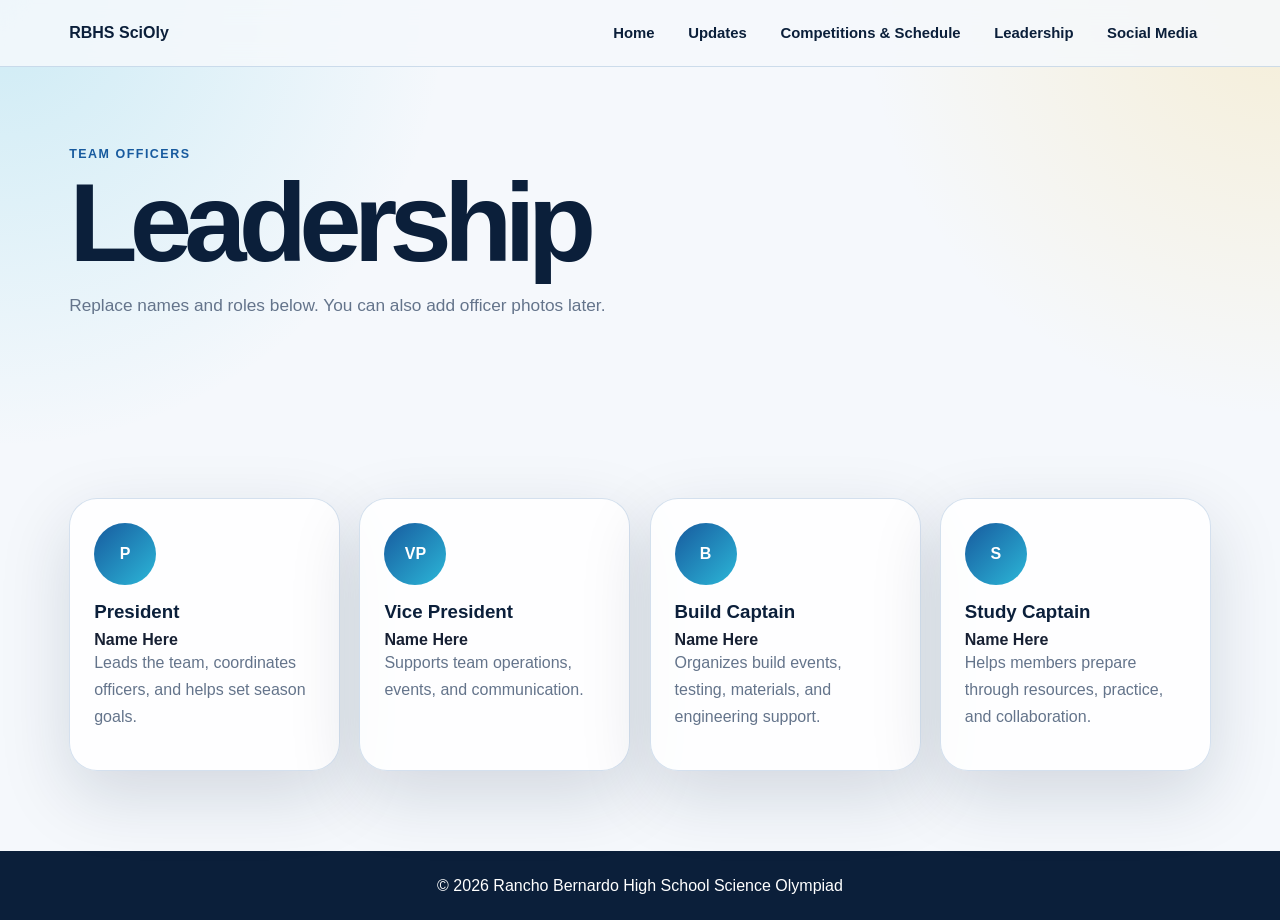
==== leadership.html @ 44f1944a "Add files via upload" ====
<!doctype html>
<html lang="en">
<head>
  <meta charset="UTF-8" />
  <meta name="viewport" content="width=device-width, initial-scale=1.0" />
  <title>Leadership | RBHS Science Olympiad</title>
  <link rel="stylesheet" href="./styles.css" />
</head>
<body>
  <header class="site-header">
    <nav class="nav">
      <a class="brand" href="./index.html"><img src="./public/logo.png" alt="RBHS Science Olympiad logo" onerror="this.style.display='none'" /><span>RBHS SciOly</span></a>
      <button class="menu-button" id="menuButton" aria-label="Open menu">☰</button>
      <div class="nav-links" id="navLinks">
        <a href="./index.html">Home</a>
        <a href="./updates.html">Updates</a>
        <a href="./competitions.html">Competitions & Schedule</a>
        <a class="active" href="./leadership.html">Leadership</a>
        <a href="./social.html">Social Media</a>
      </div>
    </nav>
  </header>

  <main>
    <section class="section page-hero">
      <p class="eyebrow">Team officers</p>
      <h1>Leadership</h1>
      <p class="intro">Replace names and roles below. You can also add officer photos later.</p>
    </section>

    <section class="section leaders-grid page-grid">
      <article class="leader-card"><div class="avatar">P</div><h3>President</h3><strong>Name Here</strong><p>Leads the team, coordinates officers, and helps set season goals.</p></article>
      <article class="leader-card"><div class="avatar">VP</div><h3>Vice President</h3><strong>Name Here</strong><p>Supports team operations, events, and communication.</p></article>
      <article class="leader-card"><div class="avatar">B</div><h3>Build Captain</h3><strong>Name Here</strong><p>Organizes build events, testing, materials, and engineering support.</p></article>
      <article class="leader-card"><div class="avatar">S</div><h3>Study Captain</h3><strong>Name Here</strong><p>Helps members prepare through resources, practice, and collaboration.</p></article>
    </section>
  </main>

  <footer class="footer">© 2026 Rancho Bernardo High School Science Olympiad</footer>
  <script src="./script.js"></script>
</body>
</html>
---- styles.css ----
:root {
  --navy: #0b1f3a;
  --blue: #175a9e;
  --cyan: #2cb7d8;
  --gold: #f5c542;
  --white: #ffffff;
  --offwhite: #f5f8fc;
  --text: #172033;
  --muted: #64748b;
  --border: rgba(23, 90, 158, 0.18);
  --shadow: 0 24px 70px rgba(11, 31, 58, 0.15);
}

* { box-sizing: border-box; }
html { scroll-behavior: smooth; }
body {
  margin: 0;
  font-family: Inter, Arial, sans-serif;
  color: var(--text);
  background:
    radial-gradient(circle at top left, rgba(44, 183, 216, 0.2), transparent 28rem),
    radial-gradient(circle at top right, rgba(245, 197, 66, 0.2), transparent 26rem),
    var(--offwhite);
}

a { color: inherit; }

.site-header {
  position: sticky;
  top: 0;
  z-index: 20;
  background: rgba(245, 248, 252, 0.86);
  backdrop-filter: blur(14px);
  border-bottom: 1px solid var(--border);
}

.nav {
  max-width: 1180px;
  margin: 0 auto;
  padding: 0.9rem 1.2rem;
  display: flex;
  justify-content: space-between;
  align-items: center;
  gap: 1rem;
}

.brand {
  display: flex;
  align-items: center;
  gap: 0.75rem;
  font-weight: 900;
  text-decoration: none;
  color: var(--navy);
}

.brand img {
  width: 42px;
  height: 42px;
  object-fit: contain;
}

.nav-links {
  display: flex;
  align-items: center;
  gap: 0.4rem;
}

.nav-links a {
  text-decoration: none;
  font-weight: 750;
  font-size: 0.93rem;
  padding: 0.65rem 0.85rem;
  border-radius: 999px;
  color: var(--navy);
}

.nav-links a:hover {
  background: rgba(44, 183, 216, 0.13);
  color: var(--blue);
}

.menu-button {
  display: none;
  border: 0;
  background: transparent;
  color: var(--navy);
  font-size: 1.7rem;
}

.section {
  max-width: 1180px;
  margin: 0 auto;
  padding: 5rem 1.2rem;
}

.hero {
  min-height: 82vh;
  display: grid;
  grid-template-columns: 1.1fr 0.9fr;
  align-items: center;
  gap: 3.5rem;
}

.eyebrow {
  margin: 0 0 0.75rem;
  color: var(--blue);
  text-transform: uppercase;
  font-weight: 900;
  letter-spacing: 0.12em;
  font-size: 0.78rem;
}

h1, h2, h3, p { margin-top: 0; }
h1 {
  font-size: clamp(3.4rem, 9vw, 7rem);
  line-height: 0.9;
  letter-spacing: -0.07em;
  margin-bottom: 1.1rem;
  color: var(--navy);
}
h2 {
  font-size: clamp(2.2rem, 5vw, 4rem);
  line-height: 1;
  letter-spacing: -0.05em;
  color: var(--navy);
  margin-bottom: 1rem;
}
h3 { color: var(--navy); margin-bottom: 0.5rem; }

.tagline {
  font-size: clamp(1.4rem, 3vw, 2.2rem);
  font-weight: 900;
  color: var(--blue);
  margin-bottom: 1rem;
}

.intro, .section-heading p, .card p, .update-card p, .leader-card p, .hero-panel p {
  color: var(--muted);
  line-height: 1.7;
}

.intro { max-width: 640px; font-size: 1.08rem; }

.button-row, .social-buttons {
  display: flex;
  gap: 1rem;
  flex-wrap: wrap;
  margin-top: 1.8rem;
}

.button, .social-button {
  display: inline-flex;
  align-items: center;
  justify-content: center;
  text-decoration: none;
  font-weight: 900;
  border-radius: 999px;
  padding: 0.95rem 1.25rem;
  border: 2px solid transparent;
}

.primary, .social-button {
  background: var(--gold);
  color: var(--navy);
  box-shadow: 0 12px 28px rgba(245, 197, 66, 0.25);
}

.secondary {
  color: var(--blue);
  border-color: rgba(23, 90, 158, 0.25);
  background: rgba(255,255,255,0.65);
}

.hero-panel, .card, .update-card, .leader-card, .schedule-table {
  background: rgba(255, 255, 255, 0.84);
  border: 1px solid var(--border);
  border-radius: 28px;
  box-shadow: var(--shadow);
}

.hero-panel {
  min-height: 440px;
  display: flex;
  flex-direction: column;
  justify-content: center;
  align-items: center;
  text-align: center;
  padding: 2rem;
  position: relative;
  overflow: hidden;
}

.hero-panel::before {
  content: "";
  position: absolute;
  width: 260px;
  height: 260px;
  border-radius: 50%;
  background: rgba(44, 183, 216, 0.18);
  top: -70px;
  right: -60px;
}

.hero-panel img {
  max-width: 220px;
  max-height: 220px;
  object-fit: contain;
  margin-bottom: 1.5rem;
  position: relative;
}

.cards-section, .updates-grid, .leaders-grid {
  display: grid;
  grid-template-columns: repeat(3, 1fr);
  gap: 1.2rem;
}

.card, .update-card, .leader-card {
  padding: 1.5rem;
}

.panel-section {
  max-width: none;
  background: linear-gradient(135deg, rgba(255,255,255,0.72), rgba(44,183,216,0.08));
  border-top: 1px solid var(--border);
  border-bottom: 1px solid var(--border);
}

.panel-section > * {
  max-width: 1180px;
  margin-left: auto;
  margin-right: auto;
}

.section-heading { margin-bottom: 2rem; }
.section-heading p { max-width: 760px; }
.centered { text-align: center; }
.centered p { margin-left: auto; margin-right: auto; }

.update-card span {
  display: inline-block;
  color: var(--blue);
  font-size: 0.82rem;
  font-weight: 900;
  margin-bottom: 0.8rem;
}

.schedule-table { overflow: hidden; }
.schedule-row {
  display: grid;
  grid-template-columns: 1fr 2fr 1.3fr 1fr;
  gap: 1rem;
  padding: 1rem 1.2rem;
  border-bottom: 1px solid var(--border);
  align-items: center;
}
.schedule-row:last-child { border-bottom: 0; }
.header-row {
  background: var(--navy);
  color: white;
  font-weight: 900;
}
.pill {
  width: fit-content;
  padding: 0.38rem 0.7rem;
  border-radius: 999px;
  background: rgba(44, 183, 216, 0.15);
  color: var(--blue);
  font-weight: 900;
  font-size: 0.85rem;
}

.leaders-grid { grid-template-columns: repeat(4, 1fr); }
.avatar {
  width: 62px;
  height: 62px;
  border-radius: 50%;
  background: linear-gradient(135deg, var(--blue), var(--cyan));
  color: white;
  display: grid;
  place-items: center;
  font-weight: 900;
  margin-bottom: 1rem;
}

.social-section { text-align: center; }
.social-buttons { justify-content: center; }

.footer {
  background: var(--navy);
  color: white;
  text-align: center;
  padding: 1.6rem 1rem;
}

@media (max-width: 850px) {
  .menu-button { display: block; }
  .nav { align-items: flex-start; }
  .nav-links {
    display: none;
    position: absolute;
    top: 68px;
    left: 1rem;
    right: 1rem;
    flex-direction: column;
    align-items: stretch;
    background: white;
    border: 1px solid var(--border);
    border-radius: 18px;
    padding: 0.8rem;
    box-shadow: var(--shadow);
  }
  .nav-links.show { display: flex; }
  .hero, .cards-section, .updates-grid, .leaders-grid { grid-template-columns: 1fr; }
  .hero { min-height: auto; padding-top: 4rem; }
  .hero-panel { min-height: 300px; }
  .schedule-row { grid-template-columns: 1fr; gap: 0.4rem; }
  .header-row { display: none; }
}
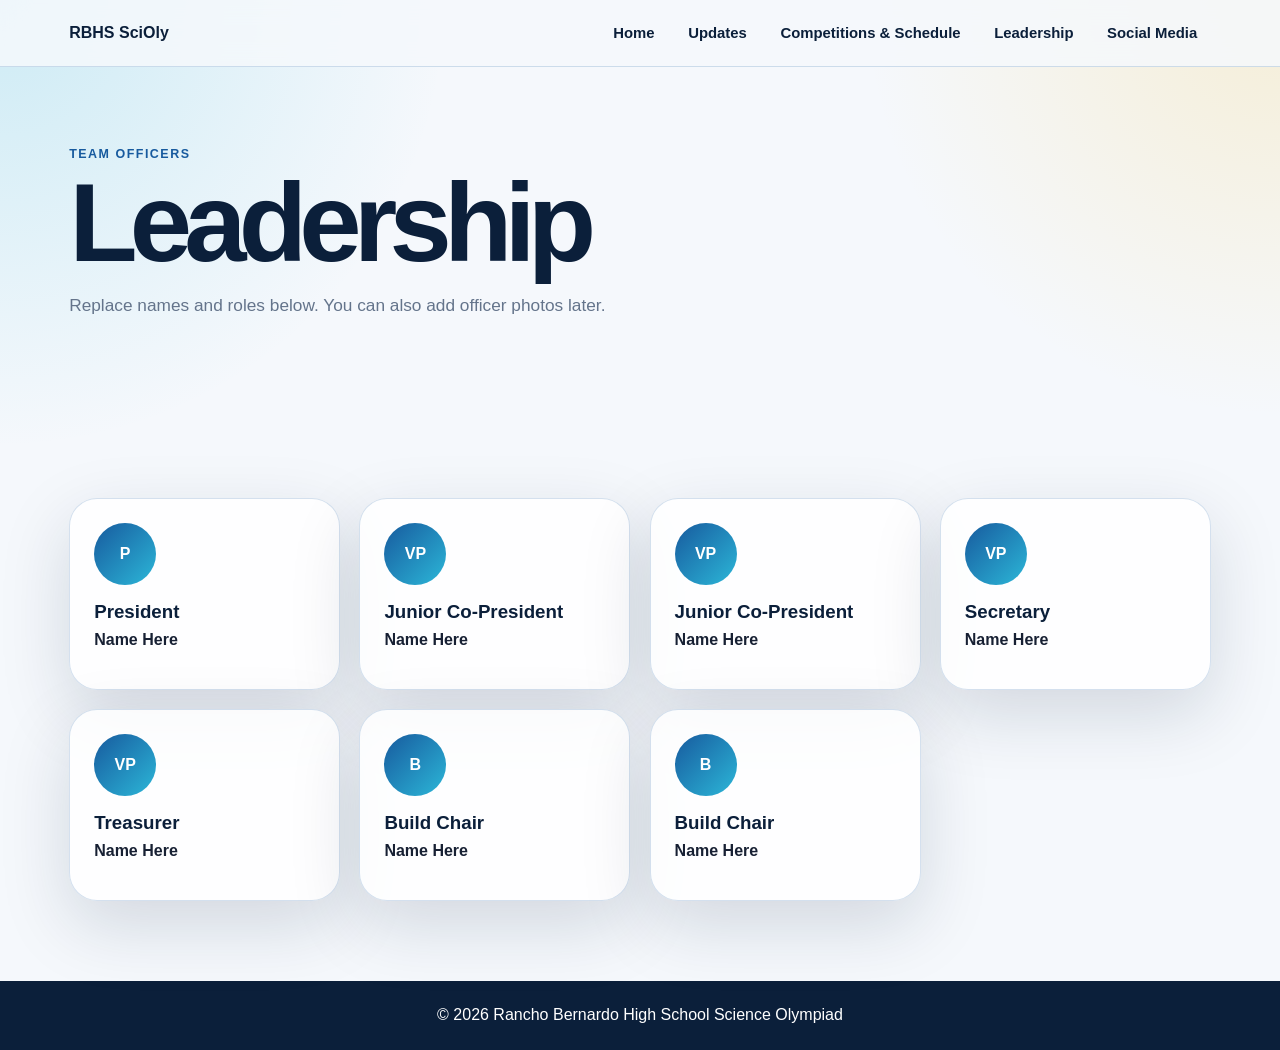
==== commit 6476a2b8: "Update leadership.html" ====
--- a/leadership.html
+++ b/leadership.html
@@ -29,10 +29,13 @@
     </section>
 
     <section class="section leaders-grid page-grid">
-      <article class="leader-card"><div class="avatar">P</div><h3>President</h3><strong>Name Here</strong><p>Leads the team, coordinates officers, and helps set season goals.</p></article>
-      <article class="leader-card"><div class="avatar">VP</div><h3>Vice President</h3><strong>Name Here</strong><p>Supports team operations, events, and communication.</p></article>
-      <article class="leader-card"><div class="avatar">B</div><h3>Build Captain</h3><strong>Name Here</strong><p>Organizes build events, testing, materials, and engineering support.</p></article>
-      <article class="leader-card"><div class="avatar">S</div><h3>Study Captain</h3><strong>Name Here</strong><p>Helps members prepare through resources, practice, and collaboration.</p></article>
+      <article class="leader-card"><div class="avatar">P</div><h3>President</h3><strong>Name Here</strong><p></p></article>
+      <article class="leader-card"><div class="avatar">VP</div><h3>Junior Co-President</h3><strong>Name Here</strong><p></p></article>
+      <article class="leader-card"><div class="avatar">VP</div><h3>Junior Co-President</h3><strong>Name Here</strong><p></p></article>
+      <article class="leader-card"><div class="avatar">VP</div><h3>Secretary</h3><strong>Name Here</strong><p></p></article>
+      <article class="leader-card"><div class="avatar">VP</div><h3>Treasurer</h3><strong>Name Here</strong><p></p></article>      
+      <article class="leader-card"><div class="avatar">B</div><h3>Build Chair</h3><strong>Name Here</strong><p></p></article>
+      <article class="leader-card"><div class="avatar">B</div><h3>Build Chair</h3><strong>Name Here</strong><p></p></article>
     </section>
   </main>
 
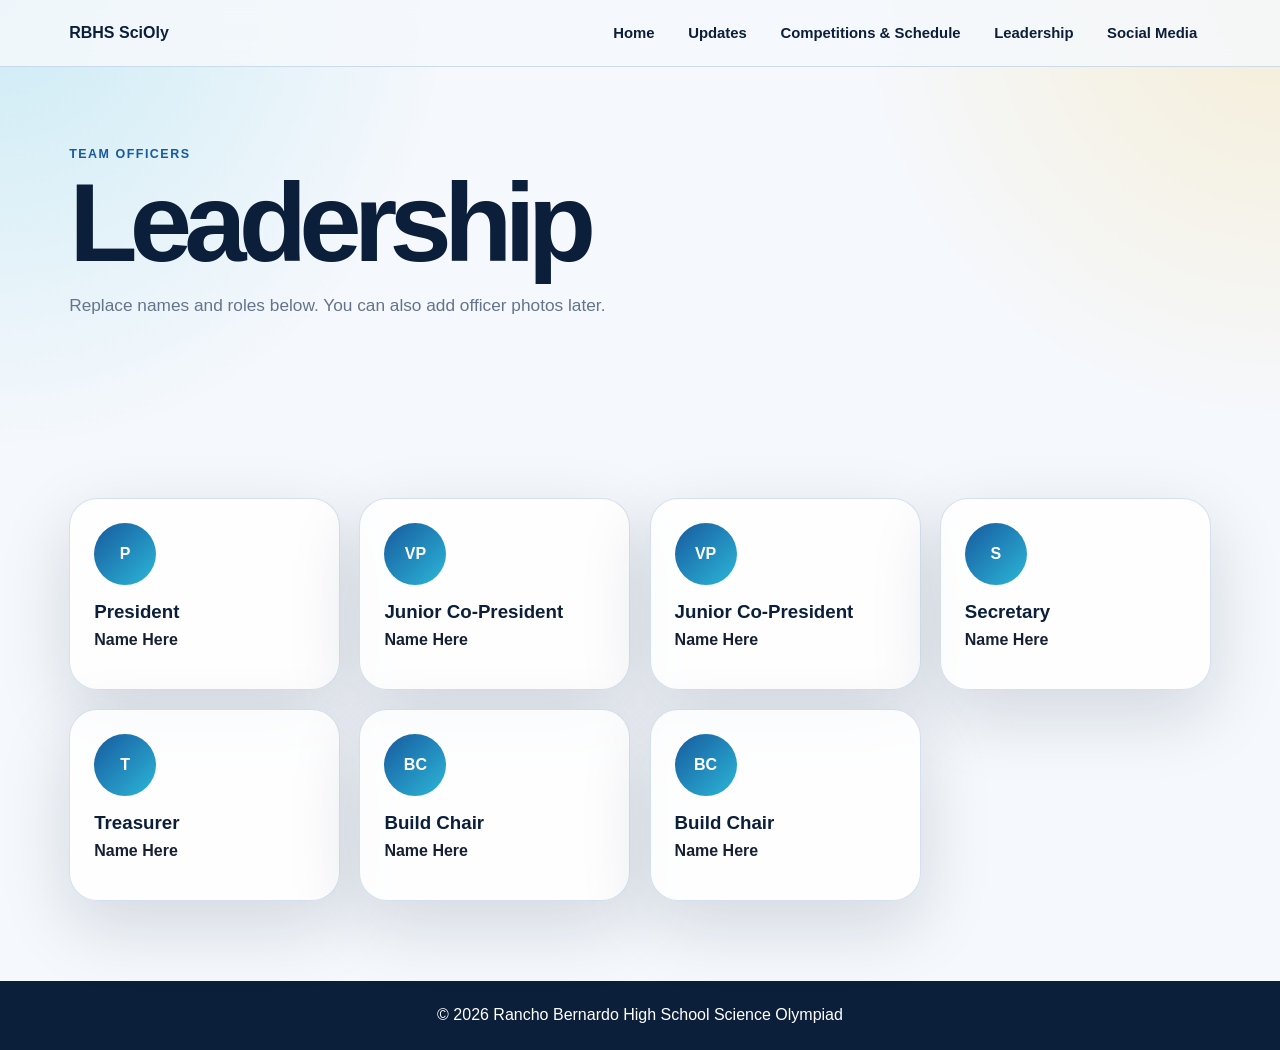
==== commit c51ef7d3: "Update leadership.html" ====
--- a/leadership.html
+++ b/leadership.html
@@ -32,10 +32,10 @@
       <article class="leader-card"><div class="avatar">P</div><h3>President</h3><strong>Name Here</strong><p></p></article>
       <article class="leader-card"><div class="avatar">VP</div><h3>Junior Co-President</h3><strong>Name Here</strong><p></p></article>
       <article class="leader-card"><div class="avatar">VP</div><h3>Junior Co-President</h3><strong>Name Here</strong><p></p></article>
-      <article class="leader-card"><div class="avatar">VP</div><h3>Secretary</h3><strong>Name Here</strong><p></p></article>
-      <article class="leader-card"><div class="avatar">VP</div><h3>Treasurer</h3><strong>Name Here</strong><p></p></article>      
-      <article class="leader-card"><div class="avatar">B</div><h3>Build Chair</h3><strong>Name Here</strong><p></p></article>
-      <article class="leader-card"><div class="avatar">B</div><h3>Build Chair</h3><strong>Name Here</strong><p></p></article>
+      <article class="leader-card"><div class="avatar">S</div><h3>Secretary</h3><strong>Name Here</strong><p></p></article>
+      <article class="leader-card"><div class="avatar">T</div><h3>Treasurer</h3><strong>Name Here</strong><p></p></article>      
+      <article class="leader-card"><div class="avatar">BC</div><h3>Build Chair</h3><strong>Name Here</strong><p></p></article>
+      <article class="leader-card"><div class="avatar">BC</div><h3>Build Chair</h3><strong>Name Here</strong><p></p></article>
     </section>
   </main>
 
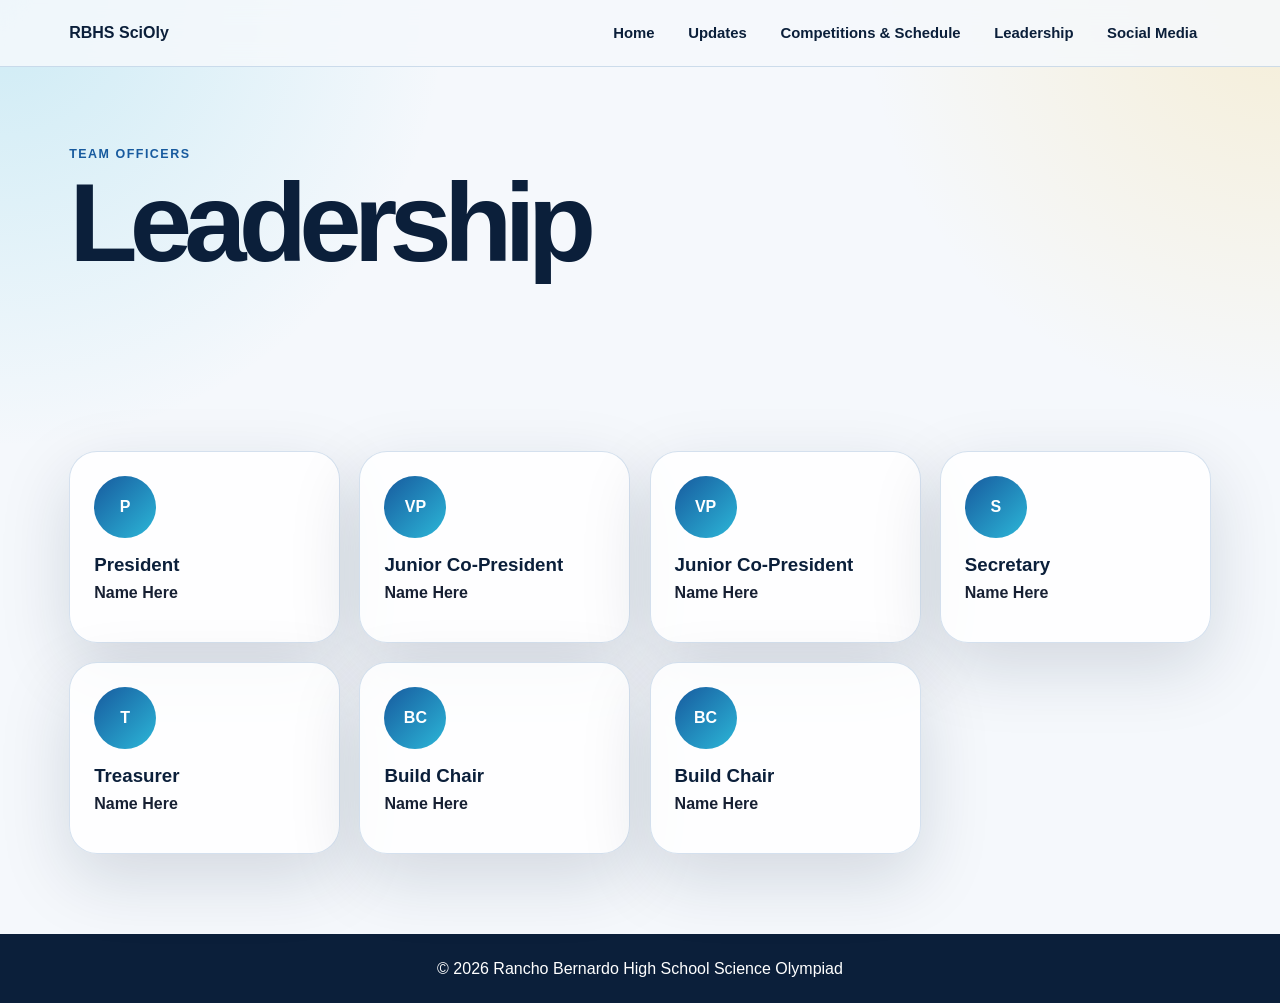
==== commit 627e0232: "Update leadership.html" ====
--- a/leadership.html
+++ b/leadership.html
@@ -25,7 +25,7 @@
     <section class="section page-hero">
       <p class="eyebrow">Team officers</p>
       <h1>Leadership</h1>
-      <p class="intro">Replace names and roles below. You can also add officer photos later.</p>
+      <p class="intro"></p>
     </section>
 
     <section class="section leaders-grid page-grid">
